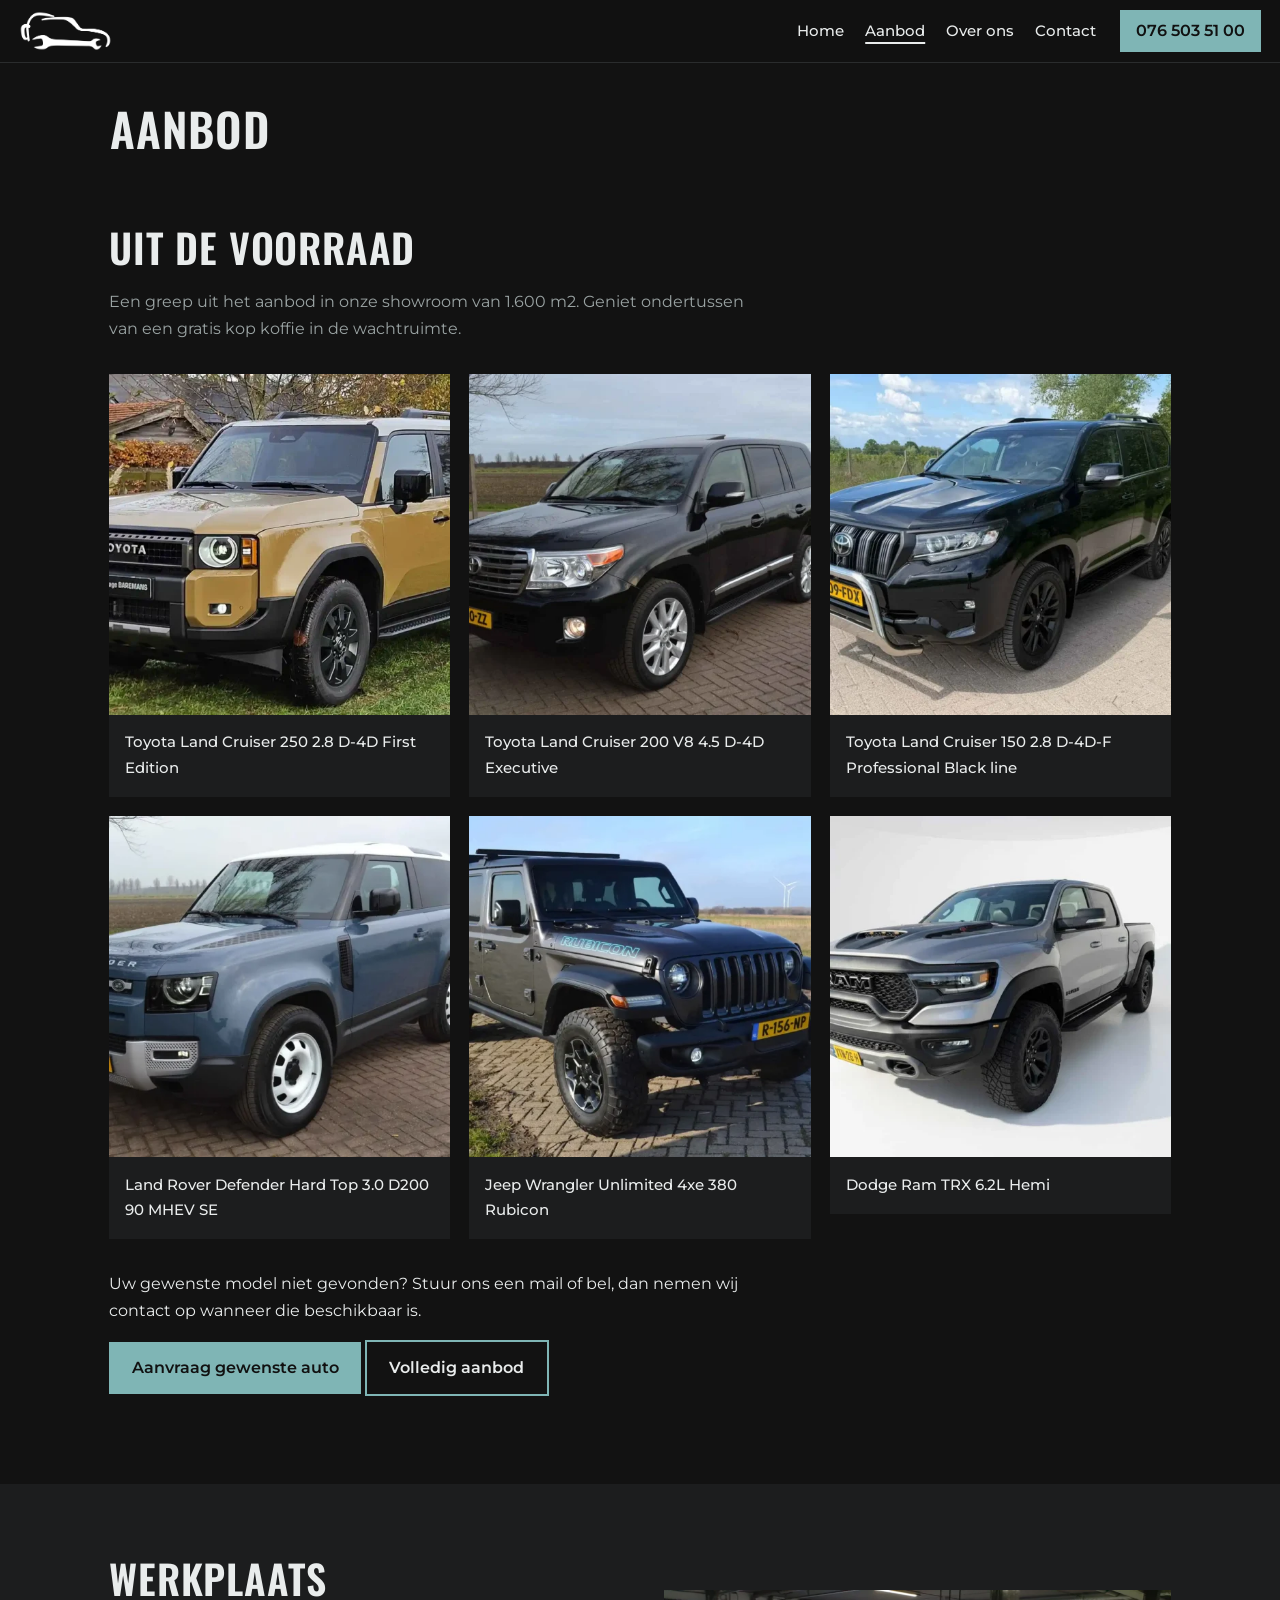
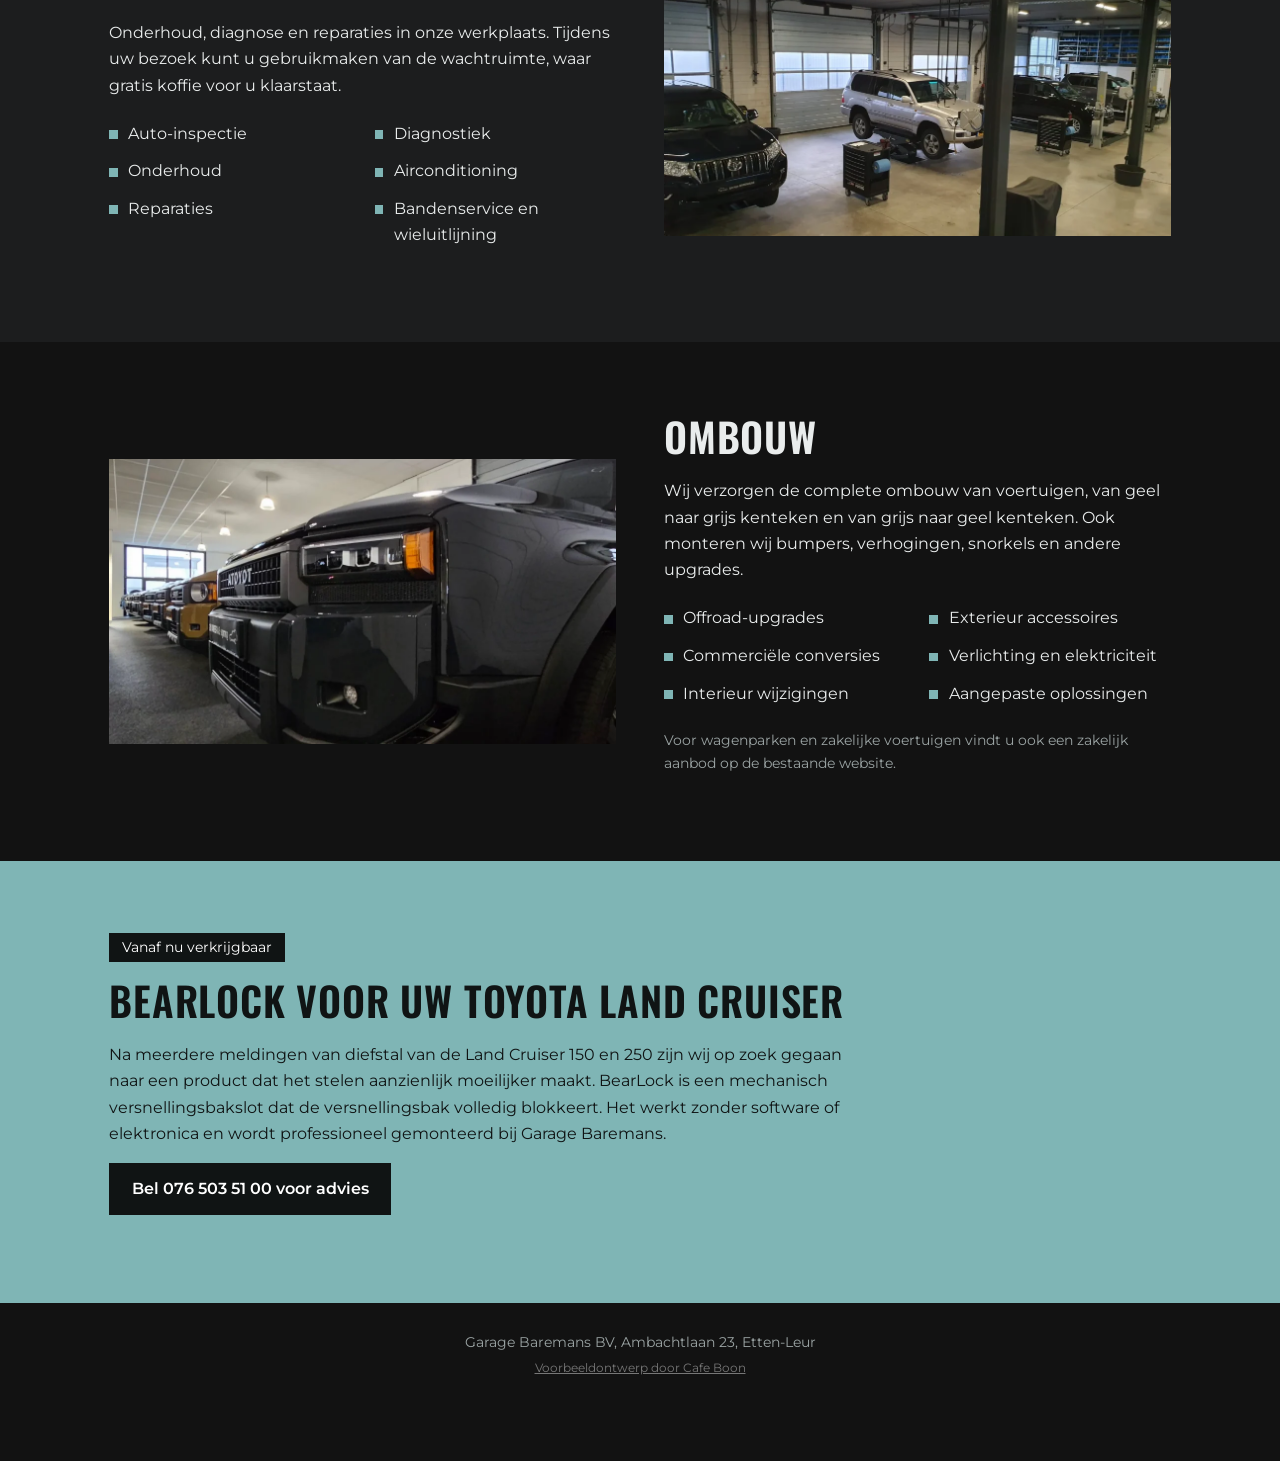
==== aanbod.html @ 514f9fd4 "Website opgedeeld in meerdere pagina's" ====
<!doctype html>
<html lang="nl">
<head>
<meta charset="utf-8">
<meta name="viewport" content="width=device-width, initial-scale=1">
<meta name="robots" content="noindex">
<title>Aanbod | Garage Baremans</title>
<meta name="description" content="Garage Baremans aan de Ambachtlaan 23 in Etten-Leur. Verkoop, onderhoud en ombouw van 4x4's en bedrijfswagens. Gespecialiseerd in Toyota. Showroom van 1.600 m2.">
<meta property="og:title" content="Garage Baremans, Etten-Leur">
<meta property="og:description" content="Verkoop, onderhoud en ombouw van 4x4's en bedrijfswagens. Gespecialiseerd in Toyota.">
<meta property="og:image" content="images/pand.webp">
<link rel="icon" href="images/favicon.png">
<link rel="preconnect" href="https://fonts.googleapis.com">
<link rel="preconnect" href="https://fonts.gstatic.com" crossorigin>
<link href="https://fonts.googleapis.com/css2?family=Oswald:wght@500;600&family=Montserrat:wght@400;500;600&display=swap" rel="stylesheet">
<link rel="stylesheet" href="style.css">
</head>
<body>
<header class="top">
<a class="brand" href="index.html"><img alt="Garage Baremans" src="images/logo-white.webp"/></a>
<nav><a href="index.html">Home</a><a aria-current="page" href="aanbod.html">Aanbod</a><a href="over.html">Over ons</a><a href="contact.html">Contact</a></nav>
<a class="call" href="tel:+31765035100">076 503 51 00</a>
</header>
<div aria-label="Pagina's" class="sn-bar" role="navigation"><a class="sn-link" href="index.html">Home</a><a aria-current="page" class="sn-link" href="aanbod.html">Aanbod</a><a class="sn-link" href="over.html">Over ons</a><a class="sn-link" href="contact.html">Contact</a></div>
<div class="sn-head"><h1>Aanbod</h1></div>
<section class="wrap" id="aanbod">
<h2>Uit de voorraad</h2>
<p class="sub">Een greep uit het aanbod in onze showroom van 1.600 m2. Geniet ondertussen van een gratis kop koffie in de wachtruimte.</p>
<ul class="cars">
<li><a href="https://garagebaremans.nl/aanbod/"><img alt="" loading="lazy" src="images/voorraad/Toyota-Land-Cruiser250-2.8-D-4D-First-Edition-Panorama-Dak-Grijs-Kenteken.webp"/><span>Toyota Land Cruiser 250 2.8 D-4D First Edition</span></a></li>
<li><a href="https://garagebaremans.nl/aanbod/"><img alt="" loading="lazy" src="images/voorraad/Toyota-Land-Cruiser200-V8-4.5-V8-D-4D-Executive-Window-van-V1.webp"/><span>Toyota Land Cruiser 200 V8 4.5 D-4D Executive</span></a></li>
<li><a href="https://garagebaremans.nl/aanbod/"><img alt="" loading="lazy" src="images/voorraad/Toyota-Land-Cruiser150-2.8-D-4D-F-Professional-Black-line-Window-Van.webp"/><span>Toyota Land Cruiser 150 2.8 D-4D-F Professional Black line</span></a></li>
<li><a href="https://garagebaremans.nl/aanbod/"><img alt="" loading="lazy" src="images/voorraad/Land-Rover-DefenderHard-Top-3.0-D200-90-MHEV-SE.webp"/><span>Land Rover Defender Hard Top 3.0 D200 90 MHEV SE</span></a></li>
<li><a href="https://garagebaremans.nl/aanbod/"><img alt="" loading="lazy" src="images/voorraad/Jeep-WranglerUnlimited-4xe-380-Rubicon.webp"/><span>Jeep Wrangler Unlimited 4xe 380 Rubicon</span></a></li>
<li><a href="https://garagebaremans.nl/aanbod/"><img alt="" loading="lazy" src="images/voorraad/Dodge-Ram-TRX.webp"/><span>Dodge Ram TRX 6.2L Hemi</span></a></li>
</ul>
<p class="find">Uw gewenste model niet gevonden? Stuur ons een mail of bel, dan nemen wij contact op wanneer die beschikbaar is.</p>
<p><a class="btn" href="mailto:receptie@garagebaremans.nl?subject=Gewenste%20auto">Aanvraag gewenste auto</a> <a class="btn ghost" href="https://garagebaremans.nl/aanbod/">Volledig aanbod</a></p>
</section>
<section class="band" id="werkplaats">
<div class="wrap split">
<div>
<h2>Werkplaats</h2>
<p>Onderhoud, diagnose en reparaties in onze werkplaats. Tijdens uw bezoek kunt u gebruikmaken van de wachtruimte, waar gratis koffie voor u klaarstaat.</p>
<ul class="list">
<li>Auto-inspectie</li><li>Onderhoud</li><li>Reparaties</li><li>Diagnostiek</li><li>Airconditioning</li><li>Bandenservice en wieluitlijning</li>
</ul>
</div>
<img alt="Werkplaats van Garage Baremans met Toyota op de brug" loading="lazy" src="images/werkplaats.webp"/>
</div>
</section>
<section class="wrap split rev" id="ombouw">
<img alt="Voertuigen van Garage Baremans" loading="lazy" src="images/jeeps.webp"/>
<div>
<h2>Ombouw</h2>
<p>Wij verzorgen de complete ombouw van voertuigen, van geel naar grijs kenteken en van grijs naar geel kenteken. Ook monteren wij bumpers, verhogingen, snorkels en andere upgrades.</p>
<ul class="list">
<li>Offroad-upgrades</li><li>Commerciële conversies</li><li>Interieur wijzigingen</li><li>Exterieur accessoires</li><li>Verlichting en elektriciteit</li><li>Aangepaste oplossingen</li>
</ul>
<p class="small">Voor wagenparken en zakelijke voertuigen vindt u ook een zakelijk aanbod op de bestaande website.</p>
</div>
</section>
<section class="alert" id="bearlock">
<div class="wrap">
<p class="tag">Vanaf nu verkrijgbaar</p>
<h2>BearLock voor uw Toyota Land Cruiser</h2>
<p>Na meerdere meldingen van diefstal van de Land Cruiser 150 en 250 zijn wij op zoek gegaan naar een product dat het stelen aanzienlijk moeilijker maakt. BearLock is een mechanisch versnellingsbakslot dat de versnellingsbak volledig blokkeert. Het werkt zonder software of elektronica en wordt professioneel gemonteerd bij Garage Baremans.</p>
<p><a class="btn" href="tel:+31765035100">Bel 076 503 51 00 voor advies</a></p>
</div>
</section>
<footer>
<p>Garage Baremans BV, Ambachtlaan 23, Etten-Leur</p>
<p class="credit"><a href="https://cafeboon.com">Voorbeeldontwerp door Cafe Boon</a></p>
</footer>
<a class="fab" href="tel:+31765035100">Bel</a>
<script>try{(function(){
  var h={1:[8,17],2:[8,17],3:[8,17],4:[8,17],5:[8,17],6:[9,13]};
  var n=new Date(),d=n.getDay(),m=n.getHours()+n.getMinutes()/60,el=document.getElementById('status');
  var r=document.querySelector('tr[data-d="'+d+'"]');if(r)r.className='today';
  if(h[d]&&m>=h[d][0]&&m<h[d][1]){el.textContent='Nu geopend tot '+h[d][1]+'.00';el.className='tag yes'}else{el.textContent='Nu gesloten'}
})();}catch(e){}</script>
</body></html>
---- style.css ----
:root{--teal:#7fb5b5;--black:#121212;--panel:#1c1d1e;--text:#e9ecec;--mute:#9aa3a3}
*{box-sizing:border-box}
body{margin:0;font-family:Montserrat,sans-serif;background:var(--black);color:var(--text);line-height:1.65}
h1,h2{font-family:Oswald,sans-serif;font-weight:600;text-transform:uppercase;letter-spacing:.02em;line-height:1.1;margin:0 0 .5em}
h1{font-size:clamp(2.4rem,7vw,4.8rem);max-width:14ch}
h2{font-size:clamp(1.8rem,4vw,2.5rem)}
a{color:var(--teal)}
.top{display:flex;align-items:center;gap:1.5rem;padding:.6rem 1.2rem;background:rgba(18,18,18,.96);border-bottom:1px solid #2a2c2d;position:sticky;top:0;z-index:5}
.brand img{height:40px;display:block}
.top nav{margin-left:auto;display:flex;gap:1.3rem}.top nav a{color:var(--text);text-decoration:none;font-size:.92rem;font-weight:500}
.call{background:var(--teal);color:#111;text-decoration:none;padding:.5rem 1rem;font-weight:600;white-space:nowrap}
.hero{position:relative;min-height:84vh;display:flex;align-items:flex-end}
.hero>img{position:absolute;inset:0;width:100%;height:100%;object-fit:cover;object-position:70% 50%}
.shade{position:absolute;inset:0;background:linear-gradient(90deg,rgba(18,18,18,.88) 0%,rgba(18,18,18,.55) 55%,rgba(18,18,18,.1) 100%)}
.hero-in{position:relative;max-width:1100px;width:100%;margin:0 auto;padding:4rem 1.2rem}
.hero-in p{max-width:520px;font-size:1.1rem}
.tag{display:inline-block;background:#33383a;padding:.2rem .8rem;font-size:.85rem;margin:0 0 1rem!important}.tag.yes{background:#1f6a3a}
.actions{display:flex;gap:.8rem;flex-wrap:wrap;margin-top:1.5rem}
.btn{display:inline-block;background:var(--teal);color:#111;padding:.8rem 1.4rem;text-decoration:none;font-weight:600}
.btn.ghost{background:transparent;color:var(--text);border:2px solid var(--teal)}
.wrap{max-width:1100px;margin:0 auto;padding:4.5rem 1.2rem}
.sub{color:var(--mute);max-width:640px}
.cars{list-style:none;padding:0;margin:2rem 0;display:grid;grid-template-columns:repeat(auto-fill,minmax(300px,1fr));gap:1.2rem}
.cars a{display:block;background:var(--panel);text-decoration:none;color:var(--text);border-bottom:3px solid transparent;transition:border-color .2s}
.cars a:hover{border-color:var(--teal)}
.cars img{width:100%;aspect-ratio:1/1;object-fit:cover;display:block;background:#2a2a2a}
.cars span{display:block;padding:.9rem 1rem;font-weight:500;font-size:.95rem}
.find{max-width:640px}
.band{background:var(--panel)}
.split{display:grid;grid-template-columns:1fr 1fr;gap:3rem;align-items:center}
.split img{width:100%;display:block}
.list{list-style:none;padding:0;columns:2;gap:1.5rem}
.list li{padding:.35rem 0 .35rem 1.2rem;position:relative;break-inside:avoid}
.list li:before{content:"";position:absolute;left:0;top:.95em;width:.55rem;height:.55rem;background:var(--teal)}
.small{font-size:.88rem;color:var(--mute)}
.alert{background:var(--teal);color:#101414}
.alert .tag{background:#101414;color:#fff}.alert .btn{background:#101414;color:#fff}.alert p{max-width:760px}
.rv{display:grid;grid-template-columns:1fr 1fr;gap:1.5rem}
blockquote{margin:0;background:var(--panel);padding:1.5rem;border-left:4px solid var(--teal)}
cite{display:block;margin-top:.8rem;color:var(--mute);font-style:normal;font-size:.9rem}
.visit{background:var(--panel)}
.two{display:grid;grid-template-columns:1fr 1fr;gap:3rem}
table{border-collapse:collapse;width:100%;max-width:380px}
th{text-align:left;font-weight:400}td{text-align:right}
th,td{padding:.5rem 0;border-bottom:1px solid #333}
tr.today{color:var(--teal);font-weight:600}
footer{text-align:center;padding:1.5rem 1rem 5rem;font-size:.9rem;color:var(--mute)}
footer p{margin:.2rem}.credit{font-size:.78rem}.credit a{color:#777}
.fab{display:none}
@media(max-width:760px){
.top nav,.call{display:none}.top{justify-content:center}
.hero{min-height:78vh}.shade{background:linear-gradient(0deg,rgba(18,18,18,.92) 20%,rgba(18,18,18,.25))}
.split,.two,.rv{grid-template-columns:1fr;gap:2rem}.rev img{order:2}.list{columns:1}
.fab{display:block;position:fixed;right:1rem;bottom:1rem;background:var(--teal);color:#111;text-decoration:none;font-weight:600;padding:.9rem 1.5rem;border-radius:999px;box-shadow:0 4px 12px rgba(0,0,0,.5);z-index:9}}
/* sitenav:start */
.sn-bar{display:none;gap:6px;overflow-x:auto;white-space:nowrap;-webkit-overflow-scrolling:touch;padding:8px 12px;background:inherit;color:inherit;font:inherit;line-height:1.2;border-bottom:1px solid rgba(128,128,128,.35);box-sizing:border-box;max-width:100%}
.sn-bar a.sn-link{flex:0 0 auto;padding:9px 15px;border-radius:999px;color:inherit;text-decoration:none;font-size:15px;font-weight:600;letter-spacing:0;text-transform:none;margin:0}
.sn-bar a.sn-link[aria-current="page"]{background:rgba(128,128,128,.2);box-shadow:inset 0 -2px 0 currentColor}
@media(max-width:760px){.sn-bar{display:flex}}
nav a[aria-current="page"]:not(.cta):not(.btn):not(.call){text-decoration:underline;text-underline-offset:6px;text-decoration-thickness:2px}
.sn-head{max-width:1100px;margin:0 auto;padding:40px 20px 0;box-sizing:border-box}
.sn-head h1{margin:0;color:inherit;font-size:clamp(30px,5vw,46px);line-height:1.1}
.sn-cards{max-width:1100px;margin:0 auto;padding:40px 20px;display:grid;grid-template-columns:repeat(auto-fit,minmax(230px,1fr));gap:16px;box-sizing:border-box}
.sn-card{display:block;padding:20px 22px;border:1px solid rgba(128,128,128,.45);border-radius:10px;background:rgba(128,128,128,.07);color:inherit;text-decoration:none;min-width:0}
.sn-card strong{display:block;font-size:1.25em;margin:0 0 6px;color:inherit}
.sn-card span{display:block;opacity:.8;font-size:.95em;line-height:1.4}
.sn-card:hover,.sn-card:focus-visible{border-color:currentColor}
/* sitenav:end */
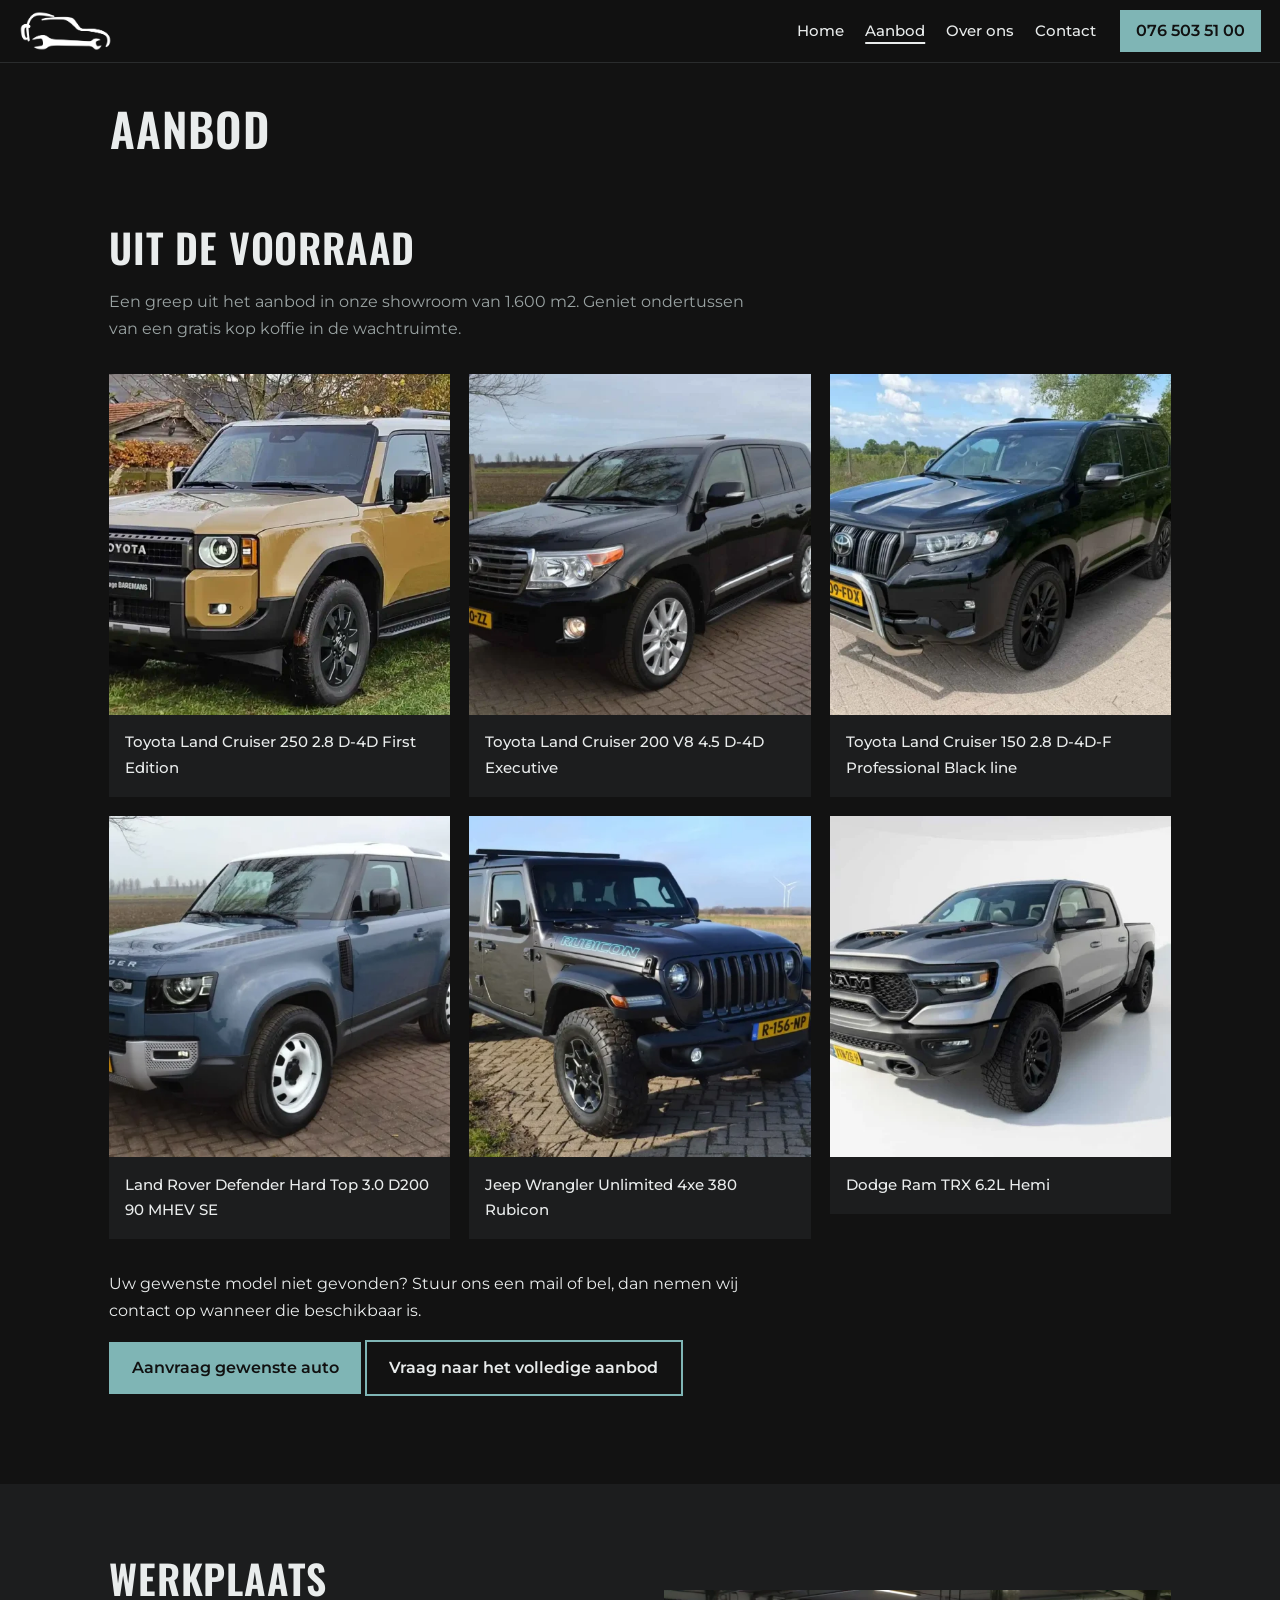
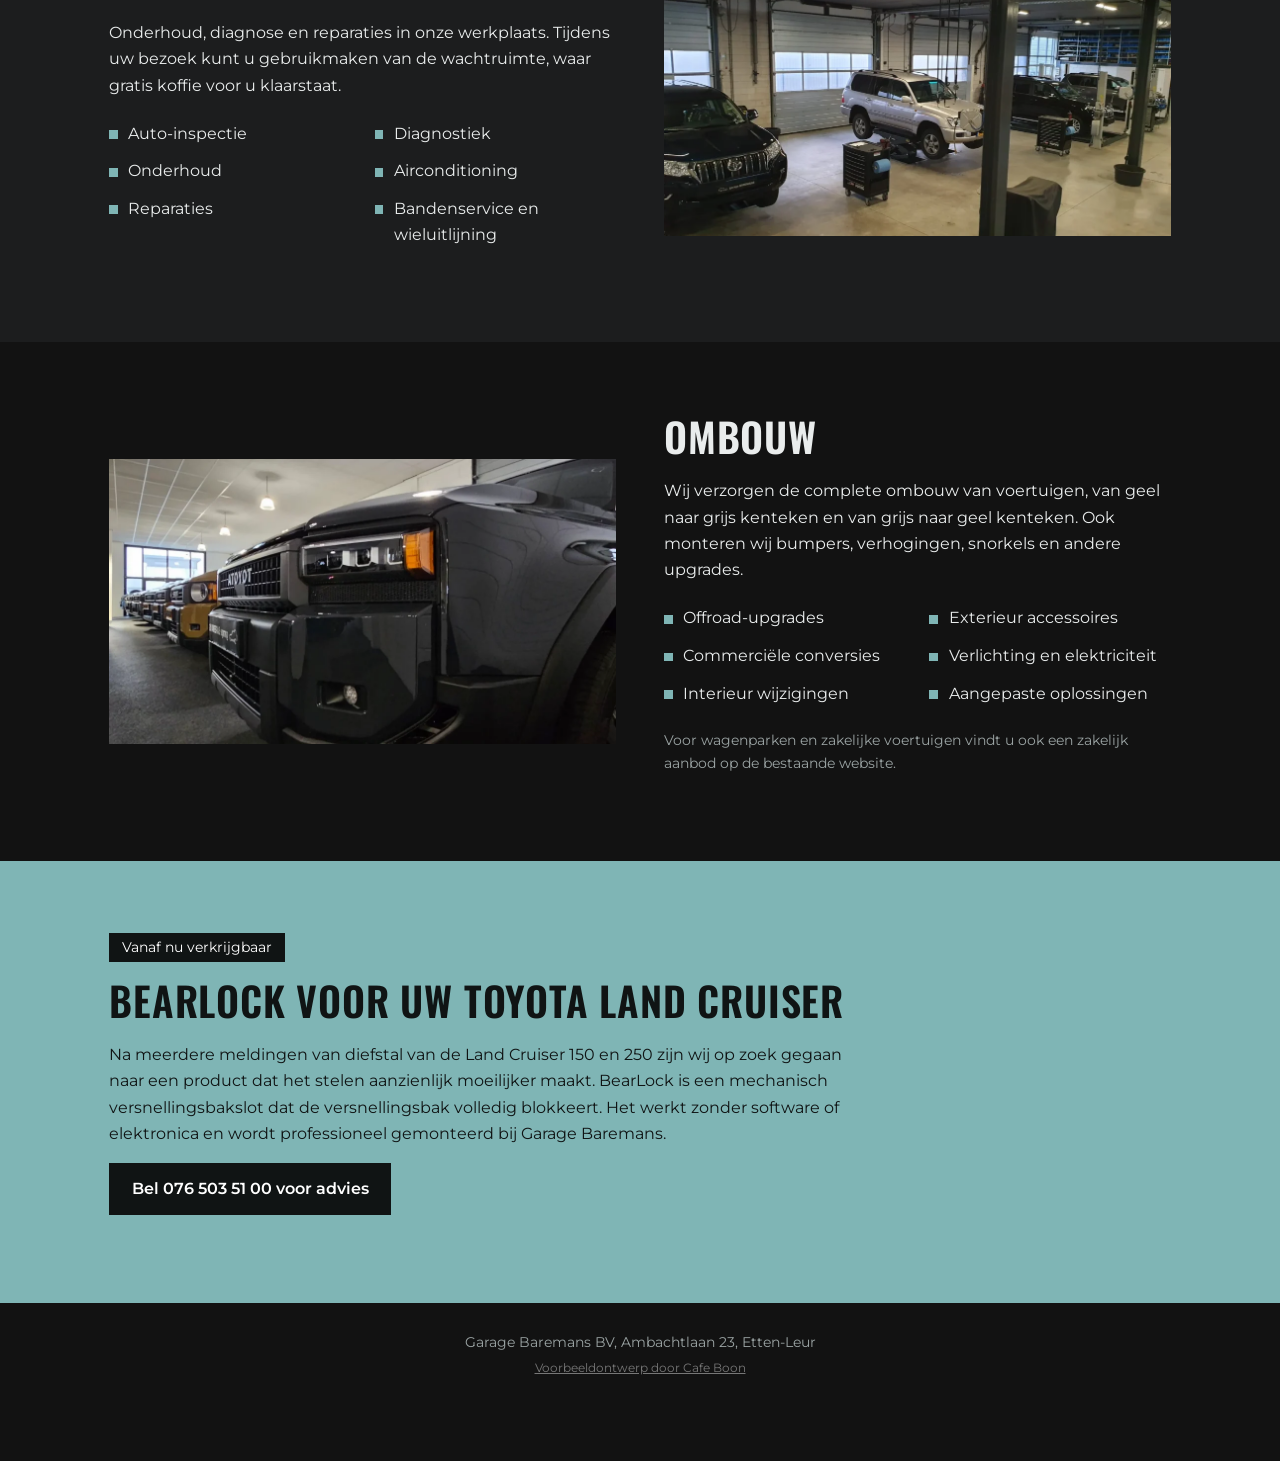
==== commit 12a239cb: "Links naar externe websites vervangen door eigen pagina's" ====
--- a/aanbod.html
+++ b/aanbod.html
@@ -27,15 +27,15 @@
 <h2>Uit de voorraad</h2>
 <p class="sub">Een greep uit het aanbod in onze showroom van 1.600 m2. Geniet ondertussen van een gratis kop koffie in de wachtruimte.</p>
 <ul class="cars">
-<li><a href="https://garagebaremans.nl/aanbod/"><img alt="" loading="lazy" src="images/voorraad/Toyota-Land-Cruiser250-2.8-D-4D-First-Edition-Panorama-Dak-Grijs-Kenteken.webp"/><span>Toyota Land Cruiser 250 2.8 D-4D First Edition</span></a></li>
-<li><a href="https://garagebaremans.nl/aanbod/"><img alt="" loading="lazy" src="images/voorraad/Toyota-Land-Cruiser200-V8-4.5-V8-D-4D-Executive-Window-van-V1.webp"/><span>Toyota Land Cruiser 200 V8 4.5 D-4D Executive</span></a></li>
-<li><a href="https://garagebaremans.nl/aanbod/"><img alt="" loading="lazy" src="images/voorraad/Toyota-Land-Cruiser150-2.8-D-4D-F-Professional-Black-line-Window-Van.webp"/><span>Toyota Land Cruiser 150 2.8 D-4D-F Professional Black line</span></a></li>
-<li><a href="https://garagebaremans.nl/aanbod/"><img alt="" loading="lazy" src="images/voorraad/Land-Rover-DefenderHard-Top-3.0-D200-90-MHEV-SE.webp"/><span>Land Rover Defender Hard Top 3.0 D200 90 MHEV SE</span></a></li>
-<li><a href="https://garagebaremans.nl/aanbod/"><img alt="" loading="lazy" src="images/voorraad/Jeep-WranglerUnlimited-4xe-380-Rubicon.webp"/><span>Jeep Wrangler Unlimited 4xe 380 Rubicon</span></a></li>
-<li><a href="https://garagebaremans.nl/aanbod/"><img alt="" loading="lazy" src="images/voorraad/Dodge-Ram-TRX.webp"/><span>Dodge Ram TRX 6.2L Hemi</span></a></li>
+<li><a href="contact.html"><img alt="" loading="lazy" src="images/voorraad/Toyota-Land-Cruiser250-2.8-D-4D-First-Edition-Panorama-Dak-Grijs-Kenteken.webp"/><span>Toyota Land Cruiser 250 2.8 D-4D First Edition</span></a></li>
+<li><a href="contact.html"><img alt="" loading="lazy" src="images/voorraad/Toyota-Land-Cruiser200-V8-4.5-V8-D-4D-Executive-Window-van-V1.webp"/><span>Toyota Land Cruiser 200 V8 4.5 D-4D Executive</span></a></li>
+<li><a href="contact.html"><img alt="" loading="lazy" src="images/voorraad/Toyota-Land-Cruiser150-2.8-D-4D-F-Professional-Black-line-Window-Van.webp"/><span>Toyota Land Cruiser 150 2.8 D-4D-F Professional Black line</span></a></li>
+<li><a href="contact.html"><img alt="" loading="lazy" src="images/voorraad/Land-Rover-DefenderHard-Top-3.0-D200-90-MHEV-SE.webp"/><span>Land Rover Defender Hard Top 3.0 D200 90 MHEV SE</span></a></li>
+<li><a href="contact.html"><img alt="" loading="lazy" src="images/voorraad/Jeep-WranglerUnlimited-4xe-380-Rubicon.webp"/><span>Jeep Wrangler Unlimited 4xe 380 Rubicon</span></a></li>
+<li><a href="contact.html"><img alt="" loading="lazy" src="images/voorraad/Dodge-Ram-TRX.webp"/><span>Dodge Ram TRX 6.2L Hemi</span></a></li>
 </ul>
 <p class="find">Uw gewenste model niet gevonden? Stuur ons een mail of bel, dan nemen wij contact op wanneer die beschikbaar is.</p>
-<p><a class="btn" href="mailto:receptie@garagebaremans.nl?subject=Gewenste%20auto">Aanvraag gewenste auto</a> <a class="btn ghost" href="https://garagebaremans.nl/aanbod/">Volledig aanbod</a></p>
+<p><a class="btn" href="mailto:receptie@garagebaremans.nl?subject=Gewenste%20auto">Aanvraag gewenste auto</a> <a class="btn ghost" href="contact.html">Vraag naar het volledige aanbod</a></p>
 </section>
 <section class="band" id="werkplaats">
 <div class="wrap split">
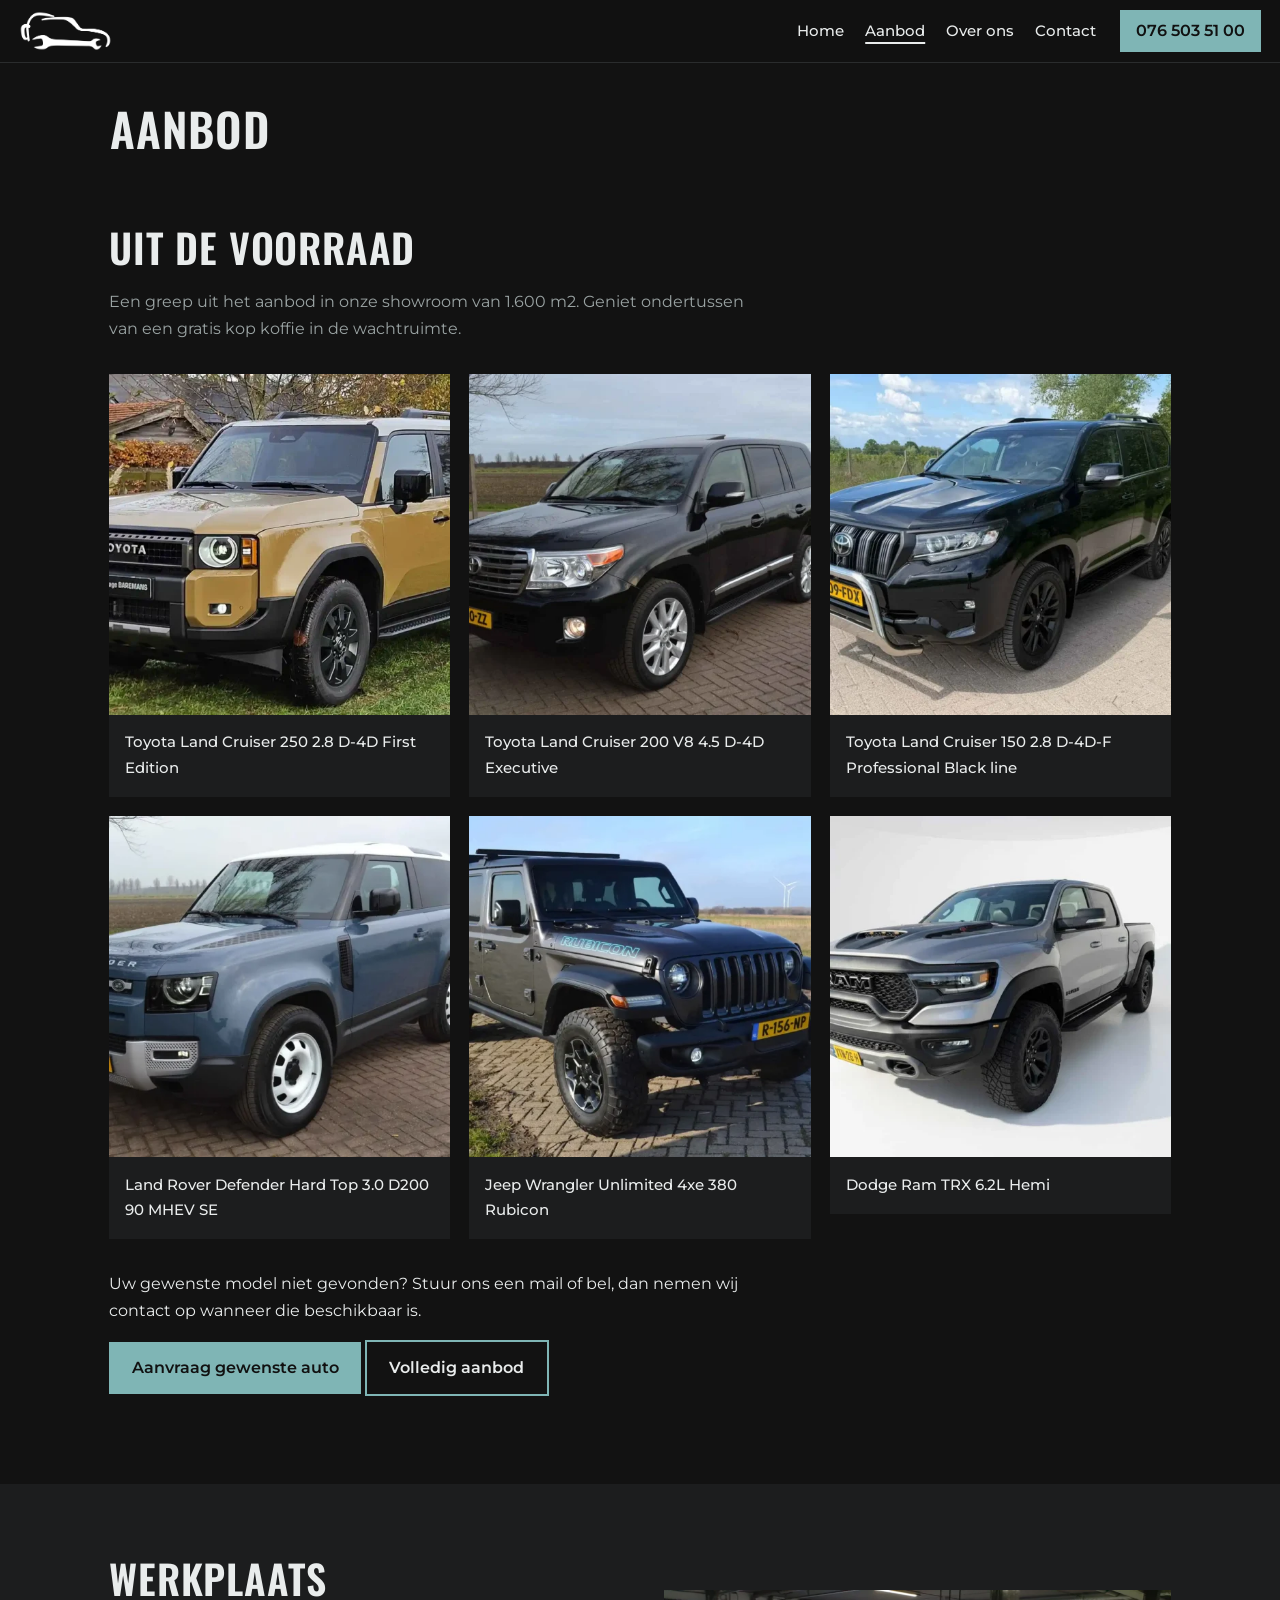
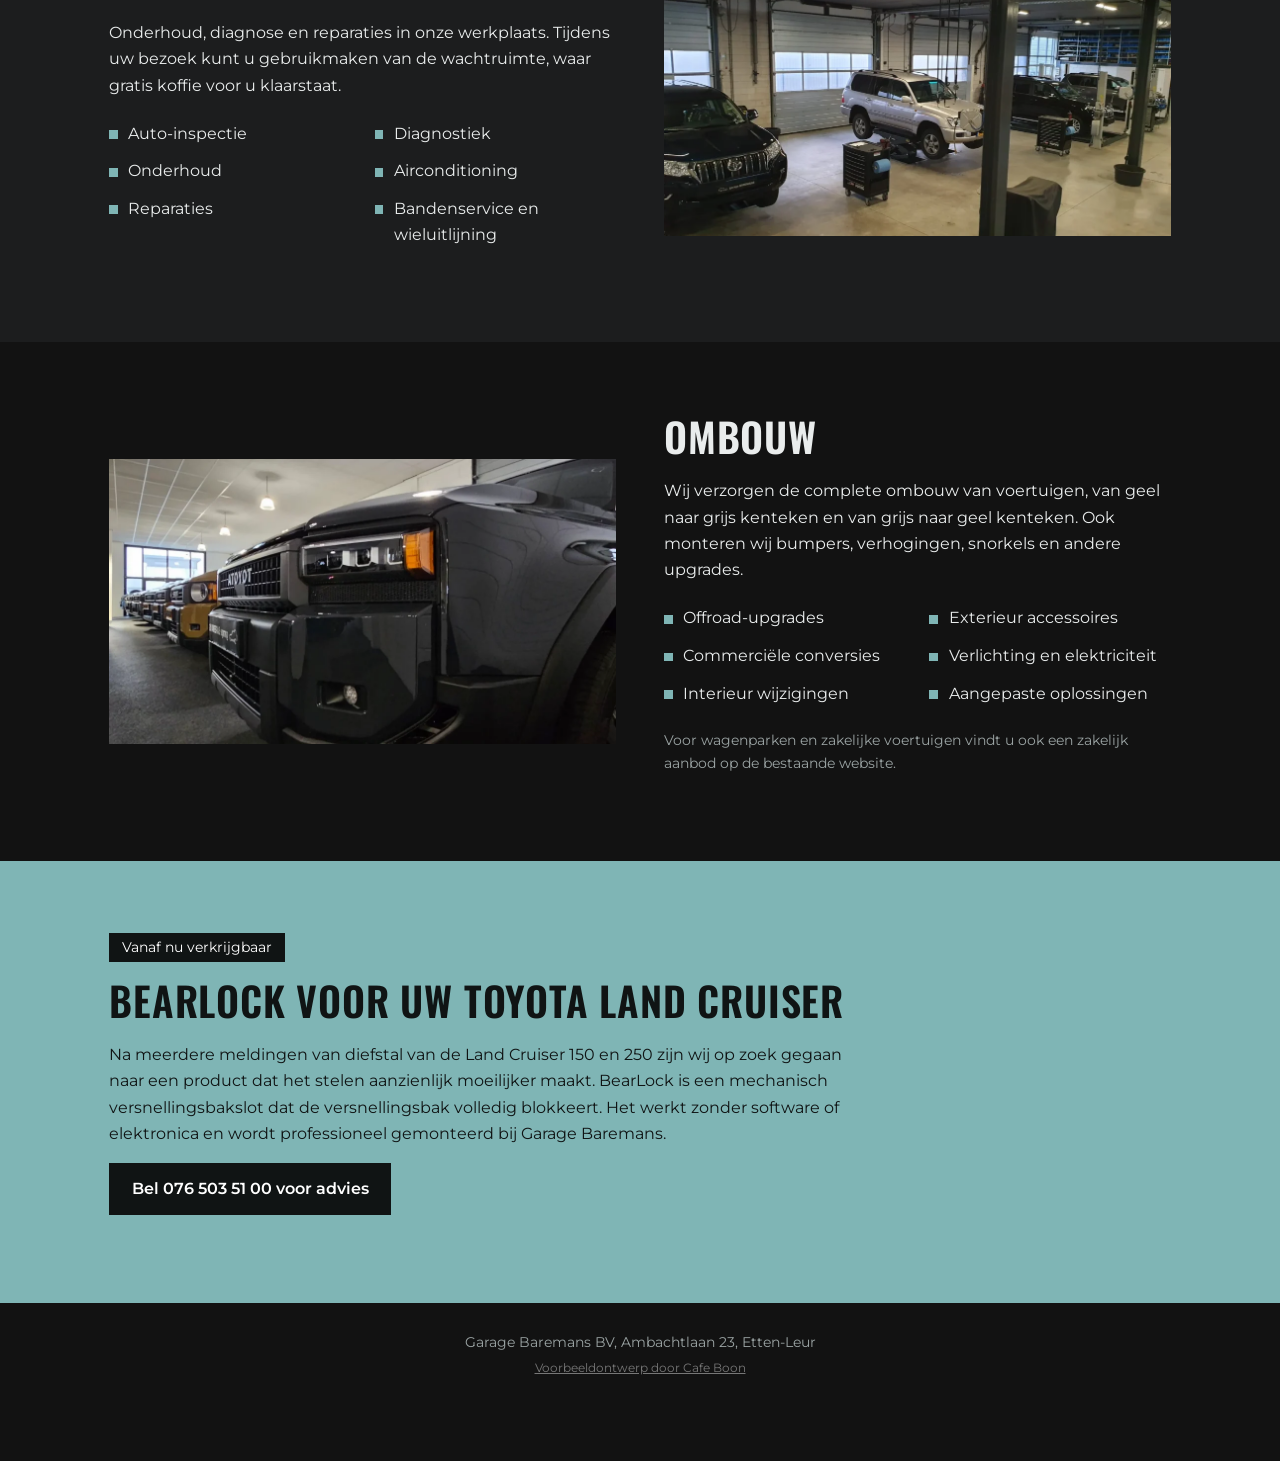
==== commit 461e1076: "Links naar externe websites verwijzen naar een eigen binnenkort pagina" ====
--- a/aanbod.html
+++ b/aanbod.html
@@ -27,15 +27,15 @@
 <h2>Uit de voorraad</h2>
 <p class="sub">Een greep uit het aanbod in onze showroom van 1.600 m2. Geniet ondertussen van een gratis kop koffie in de wachtruimte.</p>
 <ul class="cars">
-<li><a href="contact.html"><img alt="" loading="lazy" src="images/voorraad/Toyota-Land-Cruiser250-2.8-D-4D-First-Edition-Panorama-Dak-Grijs-Kenteken.webp"/><span>Toyota Land Cruiser 250 2.8 D-4D First Edition</span></a></li>
-<li><a href="contact.html"><img alt="" loading="lazy" src="images/voorraad/Toyota-Land-Cruiser200-V8-4.5-V8-D-4D-Executive-Window-van-V1.webp"/><span>Toyota Land Cruiser 200 V8 4.5 D-4D Executive</span></a></li>
-<li><a href="contact.html"><img alt="" loading="lazy" src="images/voorraad/Toyota-Land-Cruiser150-2.8-D-4D-F-Professional-Black-line-Window-Van.webp"/><span>Toyota Land Cruiser 150 2.8 D-4D-F Professional Black line</span></a></li>
-<li><a href="contact.html"><img alt="" loading="lazy" src="images/voorraad/Land-Rover-DefenderHard-Top-3.0-D200-90-MHEV-SE.webp"/><span>Land Rover Defender Hard Top 3.0 D200 90 MHEV SE</span></a></li>
-<li><a href="contact.html"><img alt="" loading="lazy" src="images/voorraad/Jeep-WranglerUnlimited-4xe-380-Rubicon.webp"/><span>Jeep Wrangler Unlimited 4xe 380 Rubicon</span></a></li>
-<li><a href="contact.html"><img alt="" loading="lazy" src="images/voorraad/Dodge-Ram-TRX.webp"/><span>Dodge Ram TRX 6.2L Hemi</span></a></li>
+<li><a href="binnenkort.html"><img alt="" loading="lazy" src="images/voorraad/Toyota-Land-Cruiser250-2.8-D-4D-First-Edition-Panorama-Dak-Grijs-Kenteken.webp"/><span>Toyota Land Cruiser 250 2.8 D-4D First Edition</span></a></li>
+<li><a href="binnenkort.html"><img alt="" loading="lazy" src="images/voorraad/Toyota-Land-Cruiser200-V8-4.5-V8-D-4D-Executive-Window-van-V1.webp"/><span>Toyota Land Cruiser 200 V8 4.5 D-4D Executive</span></a></li>
+<li><a href="binnenkort.html"><img alt="" loading="lazy" src="images/voorraad/Toyota-Land-Cruiser150-2.8-D-4D-F-Professional-Black-line-Window-Van.webp"/><span>Toyota Land Cruiser 150 2.8 D-4D-F Professional Black line</span></a></li>
+<li><a href="binnenkort.html"><img alt="" loading="lazy" src="images/voorraad/Land-Rover-DefenderHard-Top-3.0-D200-90-MHEV-SE.webp"/><span>Land Rover Defender Hard Top 3.0 D200 90 MHEV SE</span></a></li>
+<li><a href="binnenkort.html"><img alt="" loading="lazy" src="images/voorraad/Jeep-WranglerUnlimited-4xe-380-Rubicon.webp"/><span>Jeep Wrangler Unlimited 4xe 380 Rubicon</span></a></li>
+<li><a href="binnenkort.html"><img alt="" loading="lazy" src="images/voorraad/Dodge-Ram-TRX.webp"/><span>Dodge Ram TRX 6.2L Hemi</span></a></li>
 </ul>
 <p class="find">Uw gewenste model niet gevonden? Stuur ons een mail of bel, dan nemen wij contact op wanneer die beschikbaar is.</p>
-<p><a class="btn" href="mailto:receptie@garagebaremans.nl?subject=Gewenste%20auto">Aanvraag gewenste auto</a> <a class="btn ghost" href="contact.html">Vraag naar het volledige aanbod</a></p>
+<p><a class="btn" href="mailto:receptie@garagebaremans.nl?subject=Gewenste%20auto">Aanvraag gewenste auto</a> <a class="btn ghost" href="binnenkort.html">Volledig aanbod</a></p>
 </section>
 <section class="band" id="werkplaats">
 <div class="wrap split">
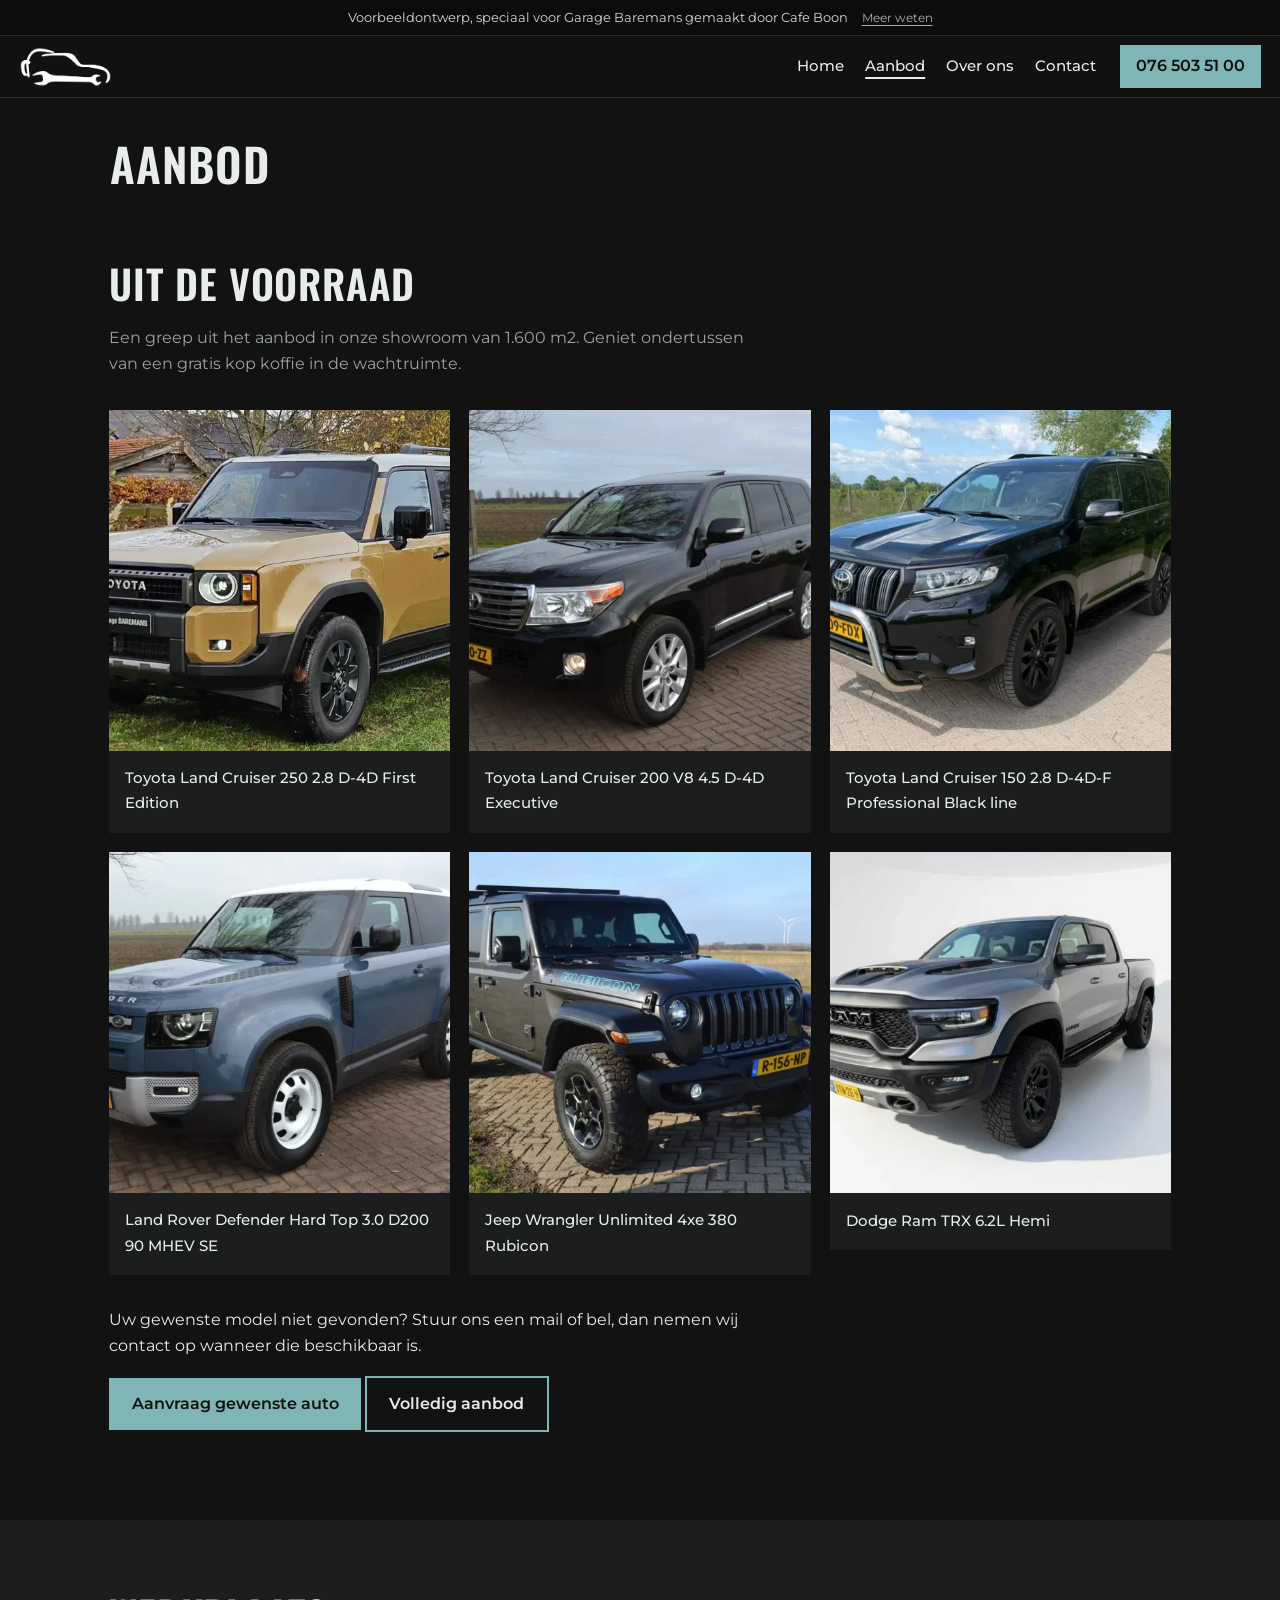
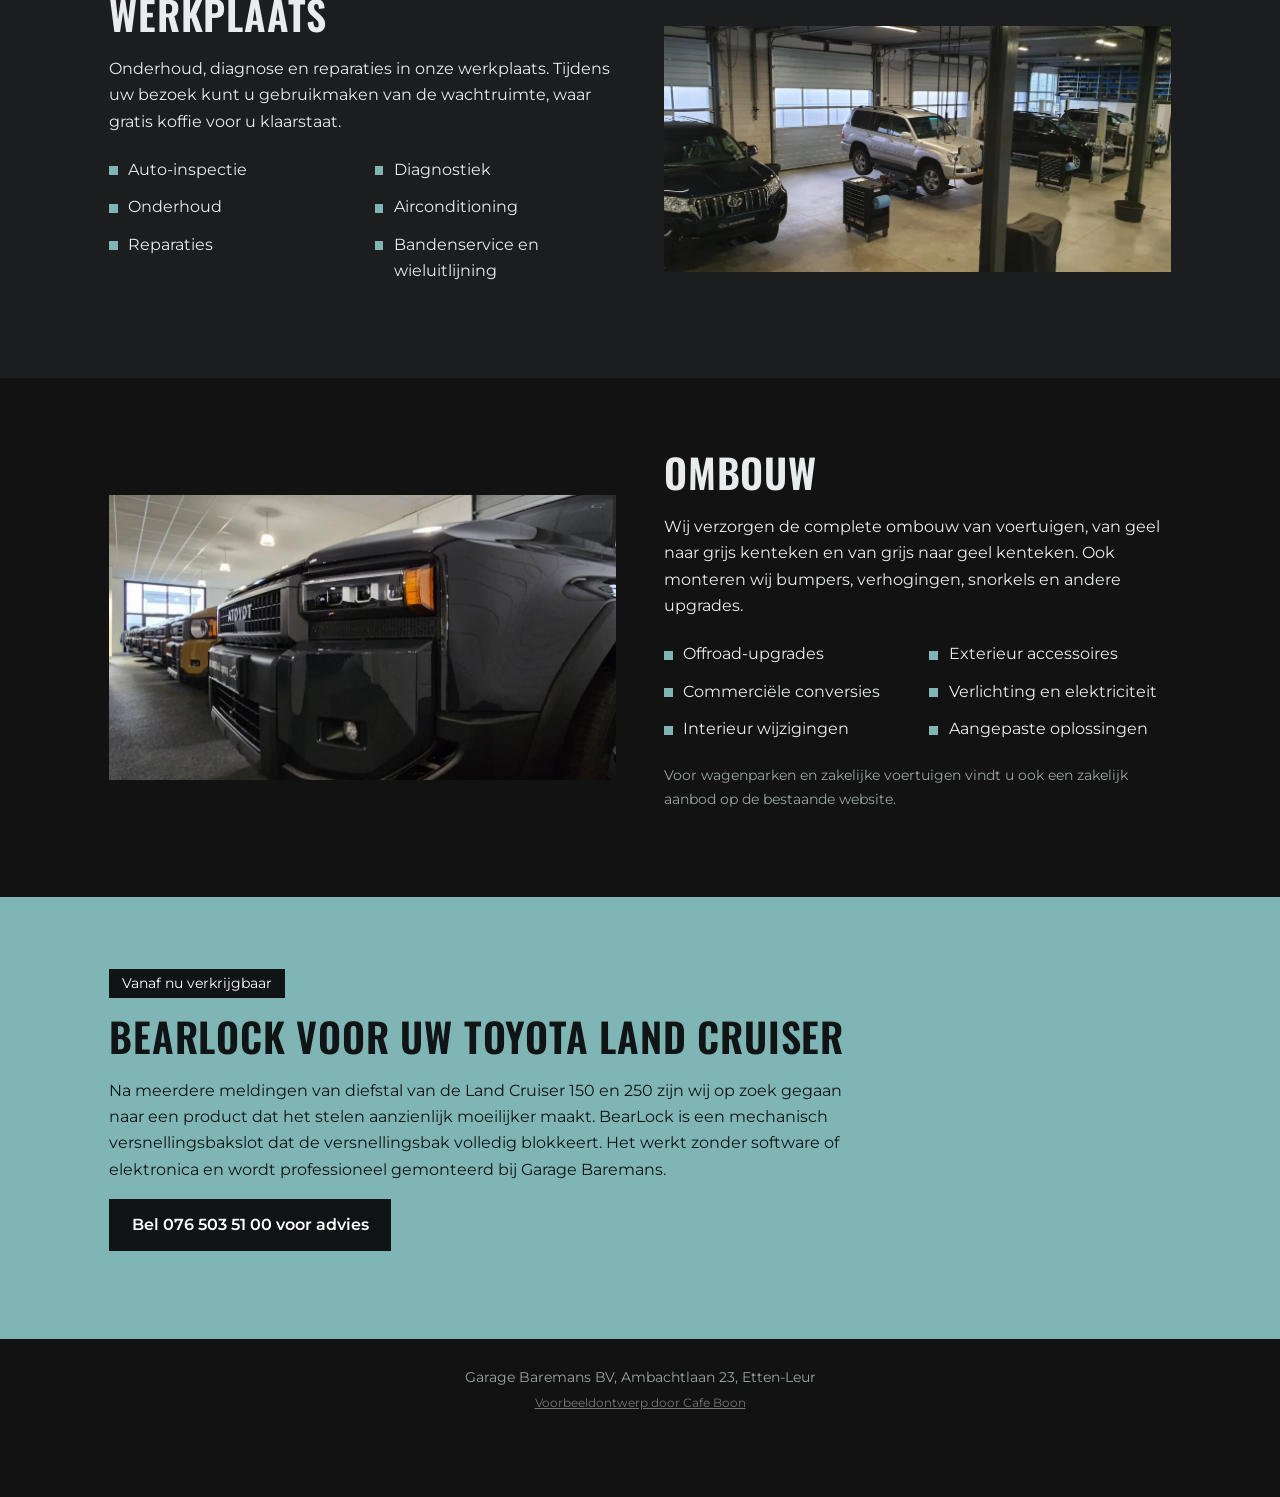
==== commit f2989373: "Werkende formulieren voor afspraken en aanvragen" ====
--- a/aanbod.html
+++ b/aanbod.html
@@ -16,6 +16,7 @@
 <link rel="stylesheet" href="style.css">
 </head>
 <body>
+<div class="vb-banner" role="note"><span>Voorbeeldontwerp, speciaal voor Garage Baremans gemaakt door Cafe Boon</span><a href="https://cafeboon.com">Meer weten</a></div>
 <header class="top">
 <a class="brand" href="index.html"><img alt="Garage Baremans" src="images/logo-white.webp"/></a>
 <nav><a href="index.html">Home</a><a aria-current="page" href="aanbod.html">Aanbod</a><a href="over.html">Over ons</a><a href="contact.html">Contact</a></nav>
@@ -35,7 +36,7 @@
 <li><a href="binnenkort.html"><img alt="" loading="lazy" src="images/voorraad/Dodge-Ram-TRX.webp"/><span>Dodge Ram TRX 6.2L Hemi</span></a></li>
 </ul>
 <p class="find">Uw gewenste model niet gevonden? Stuur ons een mail of bel, dan nemen wij contact op wanneer die beschikbaar is.</p>
-<p><a class="btn" href="mailto:receptie@garagebaremans.nl?subject=Gewenste%20auto">Aanvraag gewenste auto</a> <a class="btn ghost" href="binnenkort.html">Volledig aanbod</a></p>
+<p><a class="btn" href="aanvraag.html">Aanvraag gewenste auto</a> <a class="btn ghost" href="binnenkort.html">Volledig aanbod</a></p>
 </section>
 <section class="band" id="werkplaats">
 <div class="wrap split">
--- a/style.css
+++ b/style.css
@@ -66,3 +66,31 @@
 .sn-card span{display:block;opacity:.8;font-size:.95em;line-height:1.4}
 .sn-card:hover,.sn-card:focus-visible{border-color:currentColor}
 /* sitenav:end */
+/* voorbeeld-formulier:start */
+@layer sn{.sn-form button.btn{border:0;font:inherit;cursor:pointer;line-height:1.2}}
+.sn-formsec{padding:36px 0 72px}
+.sn-formwrap{max-width:1100px;margin:0 auto;padding:0 20px;box-sizing:border-box}
+.sn-formwrap>h2{margin:0 0 12px}
+.sn-formwrap>.sn-lead,.sn-formwrap>.sn-form,.sn-formwrap>.sn-done{max-width:720px}
+.sn-formwrap .sn-lead{margin:0 0 24px;opacity:.85}
+.sn-form{display:grid;grid-template-columns:1fr 1fr;gap:16px}
+.sn-field{display:flex;flex-direction:column;gap:6px;min-width:0;text-align:left}
+.sn-field.full{grid-column:1/-1}
+.sn-field label{font-size:14px;font-weight:600}
+.sn-field input,.sn-field select,.sn-field textarea{font:inherit;font-size:16px;line-height:1.4;color:inherit;background:rgba(128,128,128,.12);border:1px solid rgba(128,128,128,.55);border-radius:8px;padding:11px 12px;width:100%;box-sizing:border-box;min-width:0;max-width:100%;-webkit-appearance:none;appearance:none}
+.sn-field select{background-image:linear-gradient(45deg,transparent 50%,currentColor 50%),linear-gradient(135deg,currentColor 50%,transparent 50%);background-position:calc(100% - 20px) 50%,calc(100% - 15px) 50%;background-size:5px 5px;background-repeat:no-repeat;padding-right:38px}
+.sn-field select option{color:#111;background:#fff}
+.sn-field textarea{resize:vertical}
+.sn-field input:focus,.sn-field select:focus,.sn-field textarea:focus{outline:2px solid currentColor;outline-offset:1px}
+.sn-done{padding:28px;border:1px solid rgba(128,128,128,.55);border-radius:12px;background:rgba(128,128,128,.1)}
+.sn-done h2{margin:0 0 10px}
+.sn-done p{margin:0}
+.sn-done a{text-decoration:underline;text-underline-offset:3px;font-weight:600}
+.sn-formlink{padding:0 0 56px}
+@media(max-width:640px){.sn-form{grid-template-columns:1fr}.sn-formsec{padding:24px 0 56px}}
+/* voorbeeld-formulier:end */
+/* voorbeeldbanner:start */
+.vb-banner{display:flex;flex-wrap:wrap;justify-content:center;align-items:baseline;gap:2px 14px;padding:8px 16px;background:#0c0c0c;color:#d6d6d6;font-size:13px;line-height:1.45;letter-spacing:0;text-transform:none;font-weight:400;text-align:center;position:relative;z-index:1000;border-bottom:1px solid rgba(255,255,255,.14)}
+.vb-banner a{color:inherit;opacity:.8;text-decoration:underline;text-underline-offset:3px;font-size:12px;font-weight:400;white-space:nowrap;letter-spacing:0;text-transform:none}
+.vb-banner a:hover{opacity:1}
+/* voorbeeldbanner:end */
